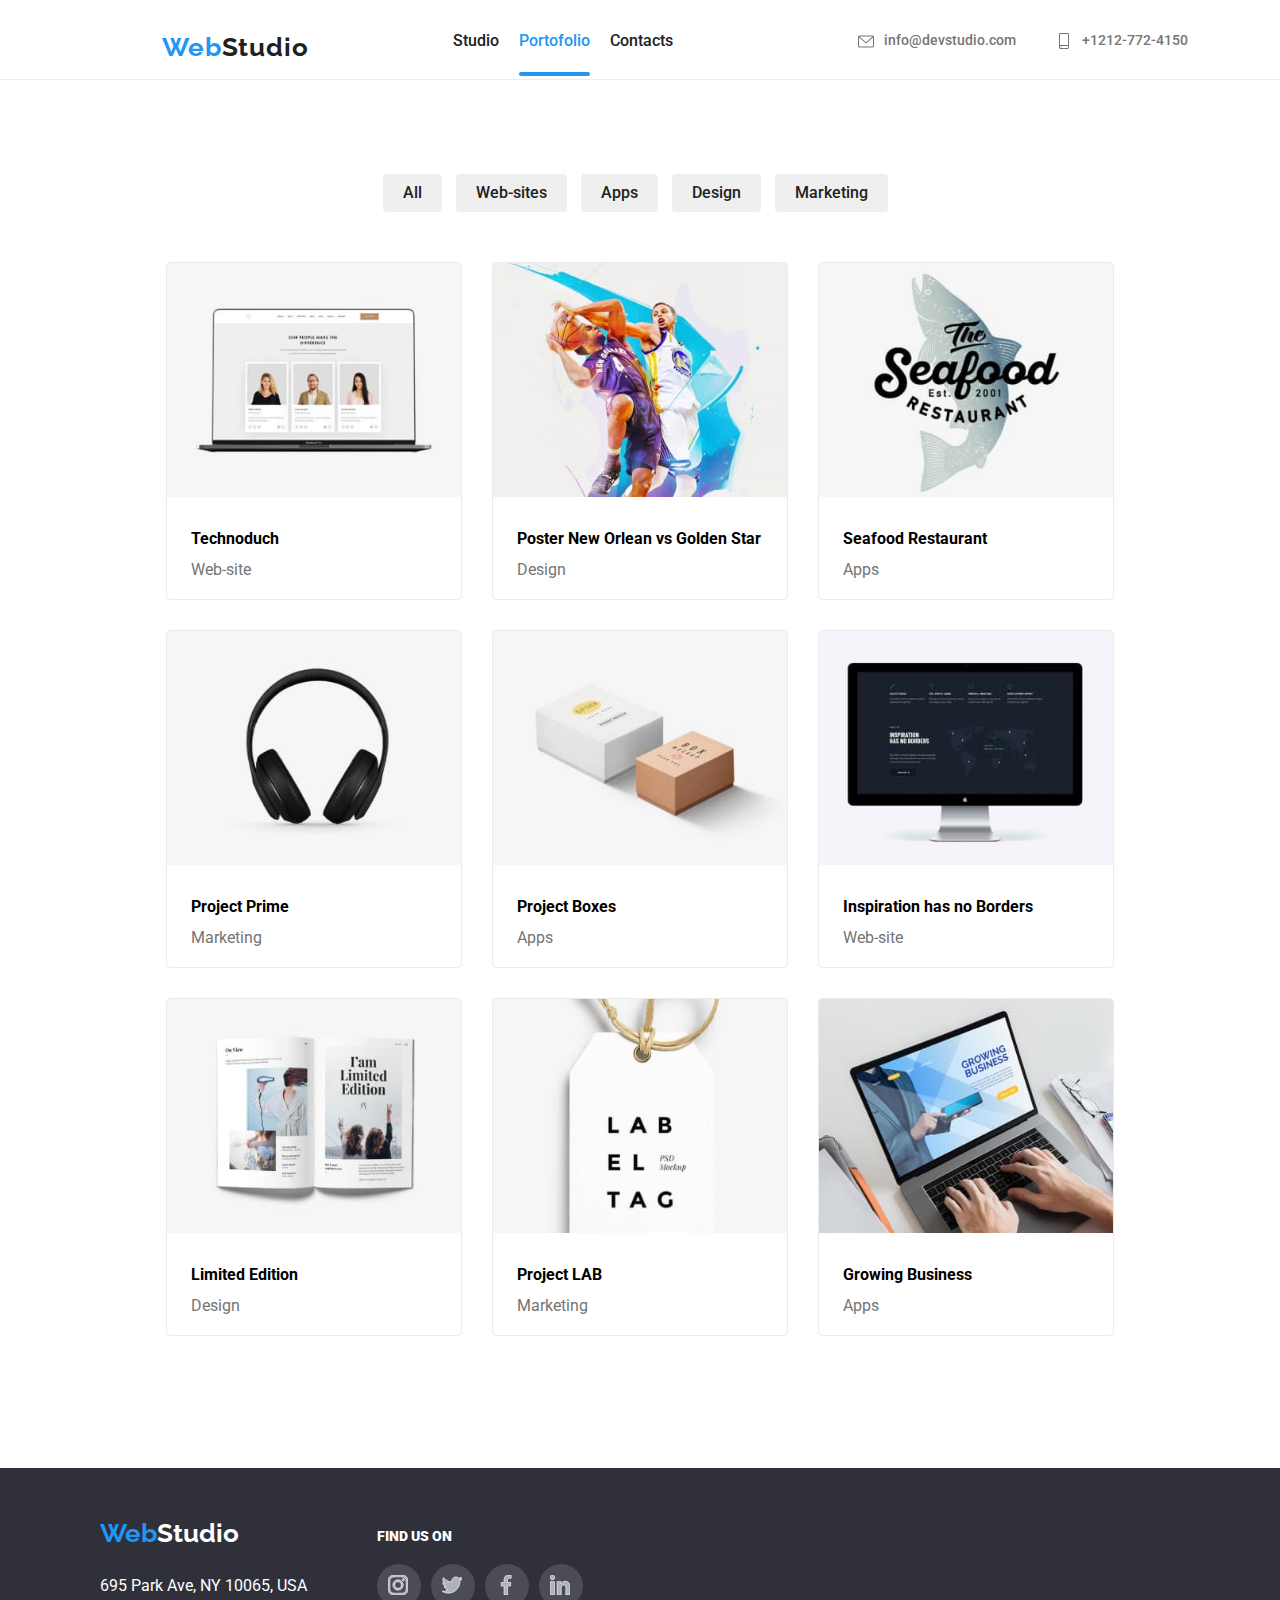
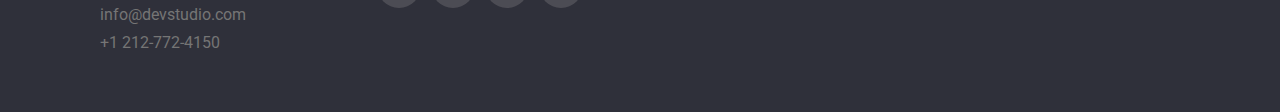
==== portofolio.html @ 947701c8 "Initial commit" ====
<!DOCTYPE html>
<html lang="en">
<head>
    <meta charset="UTF-8">
    <meta name="viewport" content="width=device-width, initial-scale=1.0">
    <title>Portofoliu</title>
    <link rel="stylesheet" href="https://cdnjs.cloudflare.com/ajax/libs/modern-normalize/2.0.0/modern-normalize.css">
    <link rel="preconnect" href="https://fonts.googleapis.com">
    <link rel="preconnect" href="https://fonts.gstatic.com" crossorigin="">
    <link href="https://fonts.googleapis.com/css2?family=Raleway:ital,wght@0,100..900;1,100..900&amp;family=Roboto:ital,wght@0,100;0,300;0,400;0,500;0,700;0,900;1,100;1,300;1,400;1,500;1,700;1,900&amp;display=swap" rel="stylesheet">
    <link rel="stylesheet" href="./css/style.css">

</head>
<body class="body">
<!--Header section-->
<header class="header">
    <a href="#WebStudio" class="header__logo"><p><b><span class="header__logo__web">Web</span>Studio</b></p></a>
<nav>  
    <ul class="first_list_header">
        <li>
            <a href="index.html">Studio</a>
        </li>
        <li>
          <a href="portofolio.html"><span class="second__list active">Portofolio</span></a>
        </li>
        <li>
            <a href="#Contacts">Contacts</a>
        </li>
    </ul>
</nav>
<div class="header_info">
<a href="mailto:info@devstudio.com"><svg class="svg_header"><use href="./images/icons.svg/symbol-defs.svg#icon-envelope" width="16"></use></svg>info@devstudio.com</a>
<a href="tel:+1212-772-4150"><svg class="svg_header"><use href="./images/icons.svg/symbol-defs.svg#icon-smartphone" width="16"></use></svg>+1212-772-4150</a>
</div>
</header>
  

     <!--Portiunea principala a paginii web-->
    <main>
        <section class="section">
          <div class="container">
            <div class="selection">
            <button type="button">All</button>
            <button type="button">Web-sites</button>
            <button type="button">Apps</button>
            <button type="button">Design</button>
            <button type="button">Marketing</button>
            </div>

            <!--Container cu carduri despre proiectele 1-3 realizate-->
            <div class="cards">

            <!--Container 1-->
            <div class="container__portofolio">
                <div class="container__portofolio__img"><img src="./images/img8.jpg" alt="Images with Sara Grant, Luke Jacobs, Claire Olson " width="294">
                <div class="overlay"><p>Technoduck is a state-of-the-art coronavirus distribution platform. Companies use this platform for digital espionage and attacks on competitors' secure servers.</p></div>
                </div>
                <div>
                    <p class="cards__title"><b>Technoduch</b></p>
                    <p class="cards__subtitle">Web-site</p>
                </div>
            </div>

            <!--Container 2-->
            <div class="container__portofolio">
                <div class="container__portofolio__img"><img src="./images/img9.jpg" alt="Basketball poster New Orlean vs Golden Star" width="294">
                <div class="overlay"><p>Technoduck is a state-of-the-art coronavirus distribution platform. Companies use this platform for digital espionage and attacks on competitors' secure servers.</p></div>
                </div>
                <div>
                    <p class="cards__title"><b>Poster New Orlean vs Golden Star</b></p>
                    <p class="cards__subtitle">Design</p>
                </div>
            </div>

            <!--Container 3-->
            <div class="container__portofolio">
                <div class="container__portofolio__img"><img src="./images/img10.jpg" alt="Seafood restaurant logo" width="294">
                <div class="overlay"><p>Technoduck is a state-of-the-art coronavirus distribution platform. Companies use this platform for digital espionage and attacks on competitors' secure servers.</p></div>
                </div>
                <div>
                    <p class="cards__title"><b>Seafood Restaurant</b></p>
                    <p class="cards__subtitle">Apps</p>
                </div>
            </div>
        <!--Container cu carduri despre proiectele 4-6 realizate-->
        <div class="cards">

            <!--Container 4-->
            <div class="container__portofolio">
                <div class="container__portofolio__img"><img src="./images/img11.jpg" alt="Headphones image" width="294">
                <div class="overlay"><p>Technoduck is a state-of-the-art coronavirus distribution platform. Companies use this platform for digital espionage and attacks on competitors' secure servers.</p></div>
                </div>
                <div>
                    <p class="cards__title"><b>Project Prime</b></p>
                    <p class="cards__subtitle">Marketing</p>
                </div>
            </div>

            <!--Container 5-->
            <div class="container__portofolio">
                <div class="container__portofolio__img"><img src="./images/img12.jpg" alt="Project Boxes image" width="294">
                <div class="overlay"><p>Technoduck is a state-of-the-art coronavirus distribution platform. Companies use this platform for digital espionage and attacks on competitors' secure servers.</p></div>
                </div>
                <div>
                    <p class="cards__title"><b>Project Boxes</b></p>
                    <p class="cards__subtitle">Apps</p>
                </div>
            </div>

            <!--Container 6-->
            <div class="container__portofolio">
                <div class="container__portofolio__img"><img src="./images/img13.jpg" alt="Web-site with worldmap image" width="294">
                <div class="overlay"><p>Technoduck is a state-of-the-art coronavirus distribution platform. Companies use this platform for digital espionage and attacks on competitors' secure servers.</p></div>
                </div>
                <div>
                    <p class="cards__title"><b>Inspiration has no Borders</b></p>
                    <p class="cards__subtitle">Web-site</p>
                </div>
            </div>
        <!--Container cu carduri despre proiectele 7-9 realizate-->
        <div class="cards">

            <!--Container 7-->
            <div class="container__portofolio">
                <div class="container__portofolio__img"><img src="./images/img14.jpg" alt="Magazine I'am Limited Edition image" width="294">
                <div class="overlay"><p>Technoduck is a state-of-the-art coronavirus distribution platform. Companies use this platform for digital espionage and attacks on competitors' secure servers.</p></div>
                </div>
                <div>
                    <p class="cards__title"><b>Limited Edition</b></p>
                    <p class="cards__subtitle">Design</p>
                </div>
            </div>

            <!--Container 8-->
            <div class="container__portofolio">
                <div class="container__portofolio__img"><img src="./images/img15.jpg" alt="Lab el tag image" width="294">
                <div class="overlay"><p>Technoduck is a state-of-the-art coronavirus distribution platform. Companies use this platform for digital espionage and attacks on competitors' secure servers.</p></div>
                </div>
                <div>
                    <p class="cards__title"><b>Project LAB</b></p>
                    <p class="cards__subtitle">Marketing</p>
                </div>
            </div>

            <!--Container 9-->
            <div class="container__portofolio">
                <div class="container__portofolio__img"><img src="./images/img16.jpg" alt="Laptop with Growing Business window open image" width="294">
                <div class="overlay"><p>Technoduck is a state-of-the-art coronavirus distribution platform. Companies use this platform for digital espionage and attacks on competitors' secure servers.</p></div>
                </div>
                <div>
                    <p class="cards__title"><b>Growing Business</b></p>
                    <p class="cards__subtitle">Apps</p>
                </div>
            </div>
        </div>
    </div>
    </div></div></section>
    </main>


            <!--Footer section-->
            <footer class="footer">
                <div>
                <div class="footer__container"><a id="footer__logo" href="#"><p><b><span class="footer__logo__web">Web</span>Studio</b></p></a></div>
                <div id="Contacts">
                    <address class="footer__address">
                        <a class="footer__address__map" href="https://www.mapquest.com/us/ny/new-york/10065-5024/695-park-ave-40.76874,-73.96518">695 Park Ave, NY 10065, USA</a><br>
                        <a href="mailto:info@devstudio.com">info@devstudio.com</a><br>
                        <a href="tel:+12127724150">+1 212-772-4150</a>
                    </address>
                </div>
            </div>
            <div class="footer__social">
                <h3 class="footer__social__title"><b>FIND US ON</b></h3>
                <ul class="footer__social__list">
                    <li class="footer__social__item"><a href=""><svg class="footer__social__icon"><use href="./images/icons.svg/symbol-defs.svg#icon-instagram1" width="20" height="20"></use></svg></a></li>
                    <li class="footer__social__item"><a href=""><svg class="footer__social__icon"><use href="./images/icons.svg/symbol-defs.svg#icon-twitter" width="20" height="20"></use></svg></a></li>
                    <li class="footer__social__item"><a href=""><svg class="footer__social__icon"><use href="./images/icons.svg/symbol-defs.svg#icon-facebook" width="20" height="20"></use></svg></a></li>
                    <li class="footer__social__item"><a href=""><svg class="footer__social__icon"><use href="./images/icons.svg/symbol-defs.svg#icon-linkedin" width="20" height="20"></use></svg></a></li>
                </ul>
            </div>
            </footer>

</body>
</html>
---- css/style.css ----
:root {
    --darkgray: #2F303A;
    --blue: #2196F3;
    --black: #212121;
    --semi-white: #EEEEEE;
    --modal-border: rgba(33, 33, 33, 0.2);
    --modal-color: rgba(117, 117, 117, 1);
    --gray: #757575;
    --modal-form-btn: rgba(0, 0, 0, 0.15);
    --icons-color: #AFB1B8;
    --shadow: #00000024;
    --light-shadow: #ada9a93d;
    --lightgray: #F5F4FA;
    --white: #ffffff;
    --border-color: #ECECEC;
    --primary-font: 'Roboto', sans-serif;
    --secondary-font: 'Raleway', sans-serif;
}
* {
    margin: 0;
    padding: 0;
}

html {
    box-sizing: border-box;
  }

img {
    display: block;
    max-width: 100%;
    height: auto;
}

/*Body section styling- first page */
.body {
    font-family: var(--primary-font);
    background-color: var(--white);
}

/* Header section style */
.header {
    display: flex;
    border-bottom: 1px solid var(--border-color);
    flex-wrap: nowrap;
    border-top: none;
    border-left: none;
    border-right: none;
    justify-content: space-around;
    padding-top: 32px;
    padding-bottom: 32px;
    height: 80px;
}

.first_list_header .active::after {
    content: "";
    height: 4px;
    width: 100%;
    border-radius: 20px;
    position: absolute;
    background-color: var(--blue);
    top: 40px;
    left: 0;
    transition-duration: 250ms;
    transition-timing-function: cubic-bezier(0.4, 0, 0.2, 1);
    transition-property: width;
}

.header__logo {
    font-size: 26px;
    font-family: var(--secondary-font);
    line-height: 31px;
    letter-spacing: 0.03em;
    padding-left: 40px;
    transition-property: color;
    transition-duration: 250ms;
    transition-timing-function: cubic-bezier(0.4, 0, 0.2, 1);
}

.first_list_header {
    display: inline-block;
    list-style: none;
    gap: 20px;
    margin-left: -40px;
    font-weight: 500;
    
}

.first_list_header li{
    position: relative;
}

.header_info {
    list-style: none;
    font-size: 14px;
    display: flex;
    gap: 40px;
    font-weight: 500;
}

.header_info a{
    color: var(--gray);
}

.svg_header {
    vertical-align: middle;
    width: 16px;
    height: 16px;
    margin-right: 10px;
}

.studio {
    color: var(--blue);
 }

.header__logo__web {
    color: var(--blue);
    padding-left: 30px;
}

.first_list_header {
display: flex;
}

.header_info a:hover {
    fill: var(--blue);
    stroke: var(--blue);
}

.header_info a:focus {
    fill: var(--blue);
    stroke: var(--blue);
}

.first_list_header li::after,
.first_list_header li:after {
    content: '';
    height: 4px;
    width: 0;
    border-radius: 20px;
    position: absolute;
    top: 40px;
    left: 0;
    background-color: var(--blue);
    transition-duration: 0.5s;
    transition-property: width;
}

.first_list_header li:hover::after,
.first_list_header li:hover:after {
    width: 100%;
}


button {
    transition-property: color, background-color, transform;
    transition-duration: 350ms, 350ms, 350ms;
}

button:hover{
    color: var(--white);
    background-color: var(--blue);
    transform: scale(1.2);
}


a {
    color: var(--black);
    text-decoration: none;
    transition-property: color;
    transition-duration: 250ms;
    transition-timing-function: cubic-bezier(0.4, 0, 0.2, 1);
}

a:hover{
    color: var(--blue);
}

a:focus{
    color: var(--blue);
}

/* Portiunea principala a paginii */
.title {
    font-size: 44px;
    text-align: center;
    background-image: linear-gradient(#00000020, #2f303a40),
    url(../images/Img17.jpg);
    background-repeat: no-repeat;
    background-size: cover;
    max-width: 100%;
    line-height: 1.5;
    letter-spacing: 2px;
    color: var(--white);
    text-shadow: 2px 2px 2px var(--black);
    padding-top: 182px;
    padding-bottom: 280px;
    margin-top: -94px;
}

.button {
    font-size: 16px;
    background-color: var(--blue);
    color: var(--white);
    line-height: 2;
    border-radius: 10px;
    border-color: var(--blue);
    padding: 20px 10px;
    letter-spacing: 2px;
    margin-top: 30px;
    cursor: pointer;
  }

  /* Hero-section */
.hero__section {
    display: flex;
    justify-content: center;
}

.hero__section__svg {
    width: 70px;
    height: 70px;
}

.hero__section__background {
    text-align: center;
    background-color: var(--lightgray);
    width: 230px;
    height: 120px;
    margin-bottom: 30px;
    padding-top: 25px;
}
  
.hero__section__title {
    font-size: 14px;
    font-weight: 700;
    font-family: Roboto;
    line-height: 16.41px;
    letter-spacing: 0.03em;
 } 

 .hero__section__container {
    width: 270px;
 }

 .hero__section__text {
    font-size: 14px;
    font-weight: 400;
    line-height: 24px;
    padding-top: 10px;
    color: var(--gray); 
}


/* What we do section */
.what__we__do__images {
    display: flex;
    gap: 30px;
    justify-content: center;
    margin-top: 50px;
    margin-bottom: -94px;
}
.what__we__do__title {
    font-size: 36px;
    text-align: center;
    text-shadow: 2px 2px 2px var(--shadow);
    margin-top: -94px;
}

.what__we__do__card{
    position: relative;
}
.what__we__do__card::after{
    content: '';
    display: block;
    position: absolute;
    bottom: 0;
    left: 0;
    width: 100%;
    height: 70px;
    background-color: var(--darkgray);
    opacity: 0.8;
}

.what__we__do__subtitle {
    position: absolute;
    bottom: 27px;
    color: var(--white);
    text-transform: uppercase;
    z-index: 3;
    font-size: 14px;
    left: 110px;
}

/* Our team section */

.our__team {
    background-color: var(--lightgray);
    margin-left: -32px;
    margin-right: -32px;
    padding-bottom: 86px;
    padding-top: 92px;
    margin-bottom: -94px;
}

.our__team__members {
    display: flex;
    flex: 1;
    gap: 30px;
    justify-content: center;
    height: 428px;
}

.team__social__list {
    list-style: none;
    display: flex;
    gap: 10px;
    justify-content: center;
    padding-bottom: 30px;
}


.team__social__item:hover .team__social__icon {
    fill: var(--white);
}

.team__social__item:hover{
    background-color: var(--blue);
}


.team__social__item:focus {
    background-color: var(--blue);
}

.team__social__item:focus .team__social__icon {
    fill: var(--white);
}

.team__social__icon {
    fill: var(--icons-color);
    padding: 11px 11px;
    height: 44px;
}

.team__social__item {
    width:44px;
    height: 44px;
    background-color: var(--white);
    border-radius: 100px;
    transition-property: background-color;
    transition-duration: 250ms;
    transition-timing-function: cubic-bezier(0.4, 0, 0.2, 1);
}

.our__team__title {
    font-size: 36px;
    text-align: center;
    text-shadow: 2px 2px 2px var(--shadow);
    padding-bottom: 50px;
}

.containers {
    border-radius: 5px;
    background-color: var(--white);
    box-shadow: 1px 2px 1px var(--shadow);
    width: 240px;
}

.container__title {
    font-size: 16px;
    text-align: center;
    font-weight: 500;
    line-height: 18.75px;
    color: var(--black);
    margin-top: 30px;
    margin-bottom: 10px;
    }
    
.container__subtitle {
    font-size: 16px;
    font-weight: 400;
    text-align: center;
    line-height: 18.75px;
    color: var(--gray);
    margin-bottom: 30px;
    }

    /* Our regular customers section */
.regular__customers {
    font-size: 36px;
    text-align: center;
    padding-top: 94px;
}

.regular__customers__item {
   border: 1px solid var(--gray);
   border-radius: 4px;
   padding: 23px 60px;
   width: 170px;
   height: 92px;
}

.regular__customers__list  {
    display: flex;
    gap: 25px;
    list-style: none;
    justify-content: center;
    margin-top: 50px;
    margin-bottom: 94px;
}

.regular__customers__section li:hover,
.regular__customers__section li:focus   {
    border: 3px solid var(--blue);
}

.icon__regular__customers:hover {
    fill: var(--blue);
    stroke: var(--blue);
    
}

.regular__customers__item .icon__regular__customers {
    transition-property: border, fill;
    transition-duration: 250ms, 250ms;
    transition-timing-function: cubic-bezier(0.4, 0, 0.2, 1);
}


.icon__regular__customers {
    height: 130px;
    width: 120px;
    margin-top: -40px;
    margin-left: -35px;
    transition-property: fill;
    transition-duration: 250ms;
    transition-timing-function: cubic-bezier(0.4, 0, 0.2, 1);
    margin-right: 100px;
}



.regular__customers__section {
    transition-property: border;
    transition-duration: 250ms;
    transition-timing-function: cubic-bezier(0.4, 0, 0.2, 1);
}

    /* Footer section */
.footer {
    display: flex;
    background-color: var(--darkgray);
    margin-top: -94px;
    padding-top: 50px;
    padding-bottom: 50px;
    padding-left: 100px;
    gap: 70px;
}
.footer__container {
    padding-bottom: 28px;
}
#footer__logo {
    font-family:var(--secondary-font);
    font-size: 26px;
    color: var(--white);
    transition-property: color;
    transition-duration: 250ms;
    transition-timing-function: cubic-bezier(0.4, 0, 0.2, 1);
}

#footer__logo:hover {
    color: var(--blue);
}
    
.footer__logo__web {
    font-family: inherit;
    color: var(--blue);
    line-height: normal;
}

.footer__address a {
    display: inline-block;
    padding-bottom: 10px;
    color: var(--gray);
    font-style: normal;
    transition-property: color;
    transition-duration: 250ms;
    transition-timing-function: cubic-bezier(0.4, 0, 0.2, 1);
}

.footer__address a:hover {
    color: var(--blue);
}

.footer__address a:focus {
    color: var(--blue);
}

.footer__social__title {
    color: var(--white);
    font-size: 14px;
    padding-bottom: 20px;
    padding-top: 10px;
}

.footer__social__list {
    list-style: none;
    display: flex;
    gap: 10px;
}

.footer__social__list>.footer__social__item {
    background-color: var(--light-shadow);
    border-radius: 100px;
    transition-property: background-color;
    transition-duration: 250ms;
    transition-timing-function: cubic-bezier(0.4, 0, 0.2, 1);
}

.footer__social__icon {
    padding: 11px 11px;
    fill: var(--white);
    stroke: var(--white);
    height: 44px;
}

.footer__social__list>.footer__social__item:hover {
    background-color: var(--blue);
}

.footer__social__item {
    width:44px;
    height: 44px;
}

.footer-form__title {
    text-transform: uppercase;
    font-size: 14px;
    letter-spacing: 0.03em;
    color: var(--white);
    margin-bottom: 20px;
    margin-top: 10px;
}

.footer-form {
    display: flex;
    gap: 12px;
}

.footer-form__input {
    width: 358px;
    height: 50px;
    cursor: pointer;
    outline: none;
    background-color: var(--darkgray);
    border: 1px solid var(--gray);
    border-radius: 4px;
    padding-left: 16px;
    color: var(--white);
}

.footer-form__svg {
    width: 24px;
    height: 24px;
    margin-left: 25px;
    vertical-align: middle;
    fill: var(--white);
    transition-property: fill;
    transition-duration: 250ms;
    transition-timing-function: cubic-bezier(0.4, 0, 0.2, 1);
}

.footer-form__btn:hover svg,
.footer-form__btn:focus svg {
    fill: var(--blue);
}

.footer-form__input:hover {
    border: 1px solid var(--blue);
}

.footer-form__btn {
    font-family: inherit;
    width: 200px;
    height: 50px;
    text-align: center;
    background-color: var(--blue);
    font-size: 16px;
    letter-spacing: 0.06em;
    color: var(--white);
    line-height: 30px;
    cursor: pointer;
    border: 1px solid var(--gray);
    border-radius: 4px;
    transition-property: color, background-color, transform;
    transition-duration: 250ms, 250ms, 250ms;
    transition-timing-function: cubic-bezier(0.4, 0, 0.2, 1);
}

.footer-form__btn:focus,
.footer-form__btn:hover {
    background-color: var(--white);
    color: var(--blue);
    transform: scale(1.1);
}

/* Second page styling */
.second__list {
    color: var(--blue);
}

.line {
    border-bottom: 4px solid red;
    position: absolute;
    top: 20px;

}

/* Portiunea principala a paginii */
.selection {
    text-align: center;
    border: var(--blue);
}


.selection>button {
    font-weight: 500;
    font-size: 16px;
    color: var(--black);
    border: none;
    padding: 10px 20px;
    margin-right: 10px;
    margin-bottom: 50px;
    border-radius: 4px;
    font-family: inherit;
    cursor: pointer;
    transition-property: background-color, color, box-shadow;
    transition-duration: 250ms;
    transition-timing-function: cubic-bezier(0.4, 0, 0.2, 1);
}

.selection>button:hover {
    background-color: var(--blue);
    color: var(--white);
    box-shadow: 2px 2px 2px var(--gray);
  }

.selection>button:focus {
    background-color: var(--blue);
    color: var(--white);
    border: none;
    box-shadow: 2px 2px 2px var(--gray);
    cursor: pointer;
  }

  /*Container cu carduri despre proiectele realizate*/

.cards {
    display: flex;
    justify-content: center;
    gap: 30px;
    padding-bottom: 44px;
    flex-wrap: wrap;
}

.container__portofolio {
    display: flex;
    flex-direction: column;
    gap: 4px;
    border: 0.2px solid var(--light-shadow);
    border-radius: 5px;
    background-color: var(--white); 
    position: relative;
    overflow: hidden;
    transition-property: -webkit-box-shadow;
    transition-duration: 250ms;
    transition-timing-function: cubic-bezier(0.4, 0, 0.2, 1);
}

.overlay {
    position: absolute;
    opacity: 0;
    left: 0;
    top: 0;
    width: 100%;
    padding: 63px 24px 91px 24px;
    transition-property: transform;
    transform: translateY(100%);
    transition-duration: 250ms;
    background-color: var(--blue);
    color: var(--white);
    font-size: 16px;
}

.container__portofolio__img {
    position: relative;
    overflow: hidden;
}

.container__portofolio:hover .overlay{
    transform: translateY(0);
    opacity: 0.9;
    width: 100%;
}

.container__portofolio:hover{
    box-shadow: 5px 6px 10px -6px rgba(115,115,115,1);
}

.cards__title {
    font-size: 16px;
    padding-bottom: 4px;
    padding-top: 20px;
    padding-left: 24px;
    line-height: 36px;
}

.cards__subtitle {
    font-size: 16px;
    color: var(--gray);
    padding-bottom: 20px;
    padding-left: 24px;
}

.container {
    width: 1200px;
    max-width: 100%;
    margin: 0 auto;
  }

.section {
    padding-top: 94px;
    padding-bottom: 94px;
  }

  a[href*="https://www.mapquest.com/us/ny/new-york/10065-5024/695-park-ave-40.76874,-73.96518"] {
    color: var(--white);
  }

  /* Style pentru modal */
   .is-hidden {
    opacity: 0;
    visibility: hidden;
    pointer-events: none;
  }
    
  [data-modal] {
    height: 100%;
    width: 100%;
    position: fixed;
    top: 0;
    left: 0;
    background-color: rgba(0, 0, 0, 0.5);
  }

.is-hidden [data-modal-content] {
    transform: translate(-50%, -50%) scale(0,5);
}

  [data-modal-content] {
    width: 528px;
    height: 581px;
    background-color: var(--white);
    position: absolute;
    top: 50%;
    left: 50%;
    transform: translate(-50%, -50%); scale: (1);
    transition-duration: 1s;
    padding: 20px;
  }

  [data-modal-close] {
    position: absolute;
    right: 10px;
    top:10px;
  }
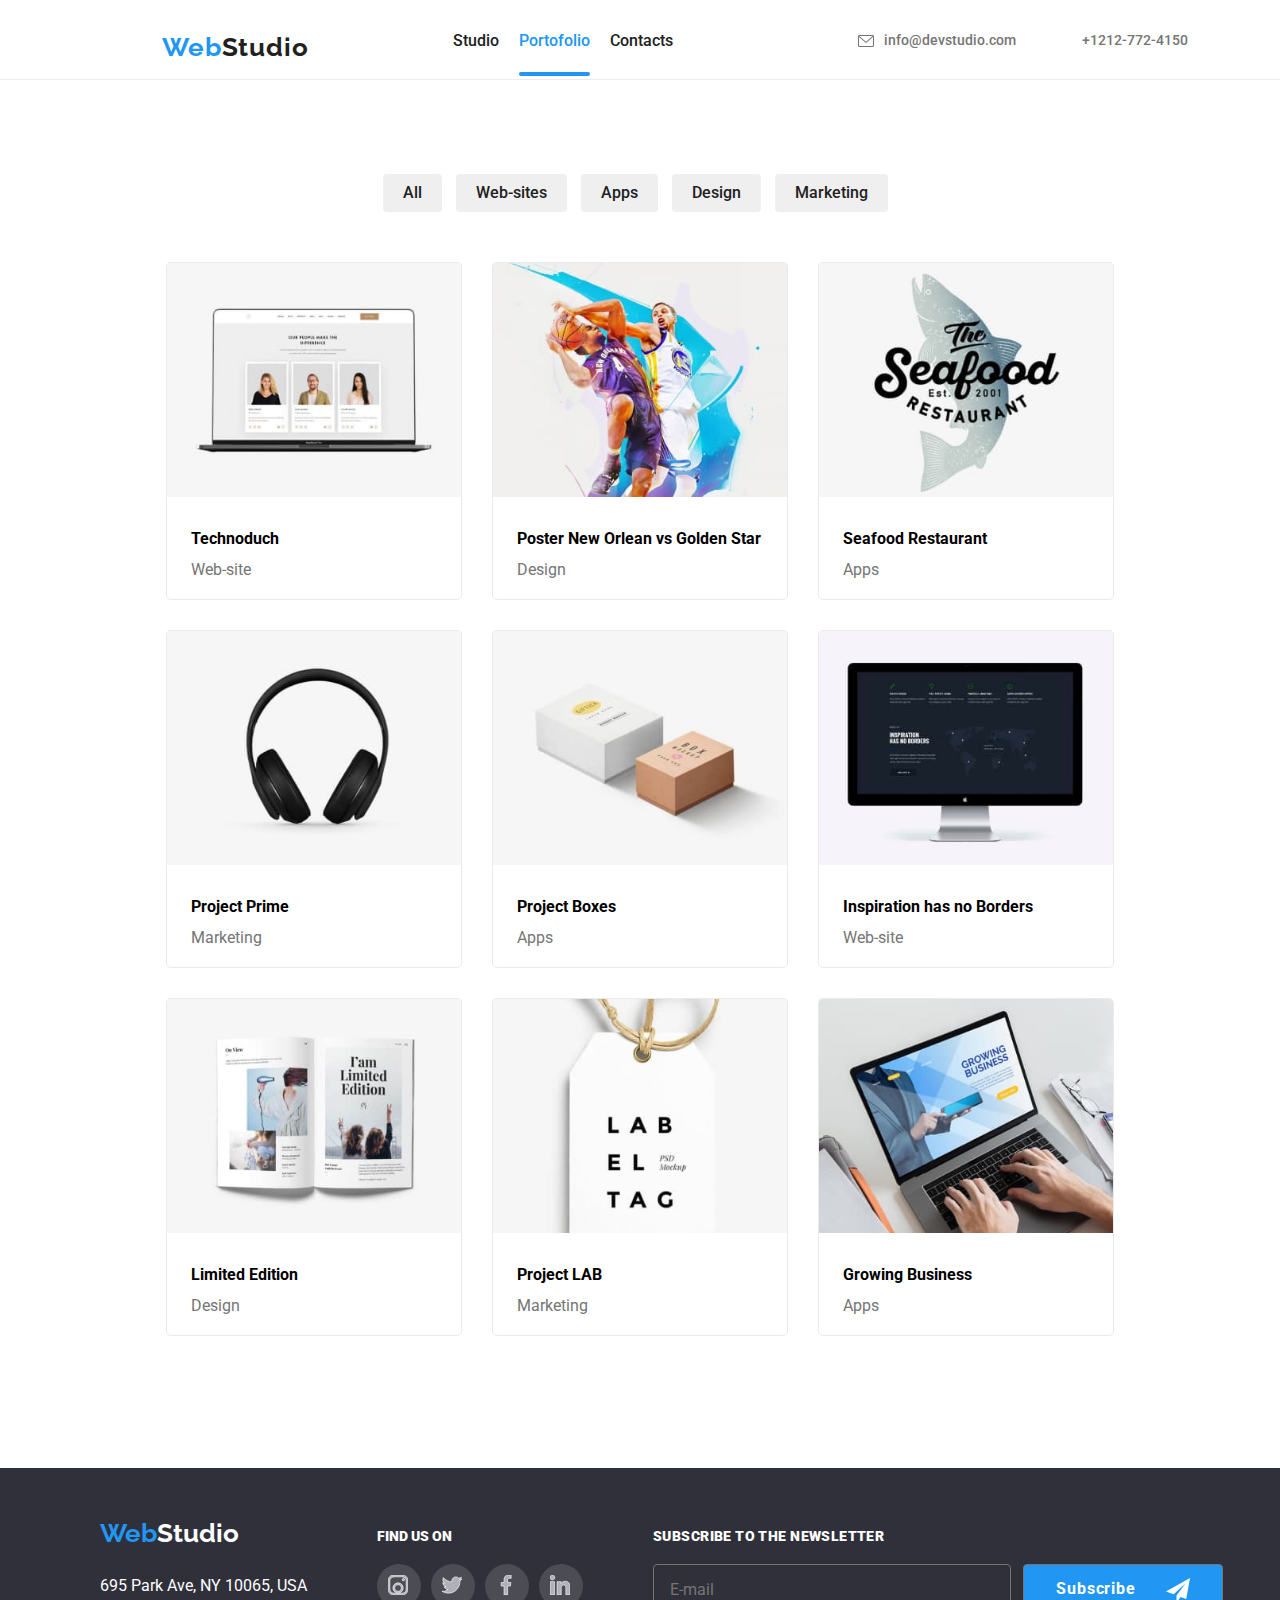
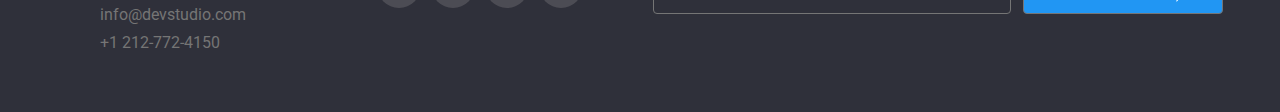
==== commit a8c74e8e: "aplicare elemnete de hover" ====
--- a/portofolio.html
+++ b/portofolio.html
@@ -177,9 +177,16 @@
                     <li class="footer__social__item"><a href=""><svg class="footer__social__icon"><use href="./images/icons.svg/symbol-defs.svg#icon-twitter" width="20" height="20"></use></svg></a></li>
                     <li class="footer__social__item"><a href=""><svg class="footer__social__icon"><use href="./images/icons.svg/symbol-defs.svg#icon-facebook" width="20" height="20"></use></svg></a></li>
                     <li class="footer__social__item"><a href=""><svg class="footer__social__icon"><use href="./images/icons.svg/symbol-defs.svg#icon-linkedin" width="20" height="20"></use></svg></a></li>
-                </ul>
+            </ul></div>
+            <div>
+                <h3 class="footer-form__title"><b>Subscribe to the newsletter</b></h3>
+                <form class="footer-form">
+                    <label class="footer-form__label"><input type="email" name="useremail" placeholder="E-mail" class="footer-form__input"></label>
+                    <button type="submit" class="footer-form__btn"><b>Subscribe</b>
+                        <svg class="footer-form__svg"><use href="./images/icons.svg/symbol-defs.svg#icon-icon-send" width="24" height="24"></use></svg>
+                    </button>
+                </form>
             </div>
             </footer>
-
 </body>
 </html>--- a/css/style.css
+++ b/css/style.css
@@ -131,7 +131,7 @@
     stroke: var(--blue);
 }
 
-.first_list_header li::after,
+.first_list_header li:after,
 .first_list_header li:after {
     content: '';
     height: 4px;
@@ -145,7 +145,7 @@
     transition-property: width;
 }
 
-.first_list_header li:hover::after,
+.first_list_header li:hover:after,
 .first_list_header li:hover:after {
     width: 100%;
 }
@@ -153,13 +153,13 @@
 
 button {
     transition-property: color, background-color, transform;
-    transition-duration: 350ms, 350ms, 350ms;
+    transition-duration: 250ms, 250ms, 250ms;
 }
 
 button:hover{
     color: var(--white);
     background-color: var(--blue);
-    transform: scale(1.2);
+    transform: scale(1.1);
 }
 
 
@@ -414,33 +414,32 @@
     border: 3px solid var(--blue);
 }
 
-.icon__regular__customers:hover {
+.regular__customers__item:hover .icon__regular__customers,
+.regular__customers__item:focus .icon__regular__customers {
     fill: var(--blue);
-    stroke: var(--blue);
     
 }
 
+.regular__customers__section li,
 .regular__customers__item .icon__regular__customers {
     transition-property: border, fill;
     transition-duration: 250ms, 250ms;
     transition-timing-function: cubic-bezier(0.4, 0, 0.2, 1);
 }
 
-
 .icon__regular__customers {
+    margin-right: -100px;
     height: 130px;
     width: 120px;
     margin-top: -40px;
     margin-left: -35px;
+    fill: var(--icons-color);
     transition-property: fill;
     transition-duration: 250ms;
     transition-timing-function: cubic-bezier(0.4, 0, 0.2, 1);
-    margin-right: 100px;
-}
-
-
-
-.regular__customers__section {
+}
+
+.regular__customers__section li{
     transition-property: border;
     transition-duration: 250ms;
     transition-timing-function: cubic-bezier(0.4, 0, 0.2, 1);
@@ -570,9 +569,14 @@
     transition-timing-function: cubic-bezier(0.4, 0, 0.2, 1);
 }
 
-.footer-form__btn:hover svg,
-.footer-form__btn:focus svg {
+.footer-form__btn:hover 
+.footer-form__btn:focus {
     fill: var(--blue);
+}
+
+.footer-form__svg:hover
+.footer-form__svg:focus {
+    fill: var(--blue); 
 }
 
 .footer-form__input:hover {
@@ -737,13 +741,13 @@
     color: var(--white);
   }
 
-  /* Style pentru modal */
+   /*Style pentru modal*/
    .is-hidden {
+    visibility: hidden;
     opacity: 0;
-    visibility: hidden;
     pointer-events: none;
   }
-    
+
   [data-modal] {
     height: 100%;
     width: 100%;
@@ -751,10 +755,11 @@
     top: 0;
     left: 0;
     background-color: rgba(0, 0, 0, 0.5);
-  }
+    z-index: 5;
+}
 
 .is-hidden [data-modal-content] {
-    transform: translate(-50%, -50%) scale(0,5);
+    transform: translate(-50%,-50%) scale(0.5);
 }
 
   [data-modal-content] {
@@ -764,13 +769,166 @@
     position: absolute;
     top: 50%;
     left: 50%;
-    transform: translate(-50%, -50%); scale: (1);
+    transform: translate(-50%,-50%) scale(1);
+    padding: 40px 40px;
     transition-duration: 1s;
-    padding: 20px;
+    box-shadow: var(--light-shadow);
+    border-radius: 4px;
   }
 
   [data-modal-close] {
     position: absolute;
-    right: 10px;
-    top:10px;
-  }+    font-size: 18px;
+    top: 14px;
+    right: 14px;
+    padding: 3px 8px;
+    border: 0.2px solid var(--lightgray);
+    border-radius: 100%;
+  }
+
+.modal-title {
+    font-weight: 700;
+    font-size: 20px;
+    text-align: center;
+    line-height: 22.44px;
+    letter-spacing: 0.03em;
+}
+
+.modal-form {
+    padding: 12px 0px;
+    display: flex;
+    flex-direction: column;
+    gap: 12px;
+}
+
+.modal-form__position {
+    display: flex;
+    flex-direction: column;
+    font-weight: 400;
+    font-size: 12px;
+    line-height: 14px;
+    letter-spacing: 0.01em;
+    color: var(--modal-color);
+    position: relative;
+}
+
+.modal-form__position svg {
+    position: absolute;
+    width: 18px;
+    height: 18px;
+    top: 26px;
+    left: 7px;
+}
+
+.modal-form__input[type="checkbox"] {
+    display: none;
+}
+
+.modal-form__input[type="checkbox"]:checked + .replace-checkbox {
+    background-color: var(--blue);
+    border-color: var(--blue);
+}
+
+.modal-checkbox__position svg {
+    position: absolute;
+    height: 12px;
+    width: 12px;
+    top: -2px;
+    left: -2px;
+    display: none;
+    fill: var(--white);
+}
+
+.modal-form__input[type="checkbox"]:checked + .modal-checkbox__position svg{
+    display: block;
+}
+
+.modal-checkbox__position {
+    position: relative;
+    width: 10px;
+    height: 10px;
+    border: 1.5px solid var(--black);
+    border-radius: 2px;
+}
+
+.modal-form__position input:focus + svg,
+.modal-form__position input:hover + svg {        
+    fill: var(--blue);
+}
+
+.modal-form__position input {
+    padding-left: 30px;
+    transition-property: fill;
+    transition-duration: 250ms;
+    transition-timing-function: cubic-bezier(0.4, 0, 0.2, 1);
+}
+
+.modal-form__input {
+    outline: none;
+    margin-top: 4px;
+    border-radius: 4px;
+    height: 35px;
+    cursor: pointer;   
+    border: 1px solid var(--modal-border);
+    padding-left: 12px;
+    transition-property: border-color;
+    transition-duration: 250ms;
+    transition-timing-function: cubic-bezier(0.4, 0, 0.2, 1);
+}
+
+.modal-form__comments {
+    outline: none;
+    margin-top: 4px;
+    border-radius: 4px;
+    height: 120px;
+    cursor: pointer;   
+    border: 1px solid var(--modal-border);
+    padding-left: 12px;
+    padding-top: 5px;
+    transition-property: border-color;
+    transition-duration: 250ms;
+    transition-timing-function: cubic-bezier(0.4, 0, 0.2, 1);
+}
+
+.modal-form__input:hover,
+.modal-form__comments:hover,
+.modal-form__input:focus,
+.modal-form__comments:focus {
+    border-color: var(--blue);
+}
+
+.modal-form__checked {
+    flex-direction: row;
+    align-items: center;
+    font-size: 14px;
+    font-weight: 400;
+    line-height: 24px;
+    letter-spacing: 0.03em;
+    text-align: left;
+    gap: 10px;
+    justify-content: center;
+}
+
+.conditions {
+    color: var(--blue);
+    text-decoration: underline;
+    margin-left: -5px;
+}
+
+.modal-form__btn {
+    width: 200px;
+    height: 50px;
+    background-color: var(--blue);
+    box-shadow: 0px 4px 4px 0px var(--modal-form-btn);
+    border: none;
+    outline: none;
+    cursor: pointer;
+    color: var(--white);
+    font-size: 16px;
+    font-weight: 700;
+    line-height: 30px;
+    letter-spacing: 0.06em;
+    text-align: center;
+    border-radius: 4px;
+    margin: 0 auto;
+}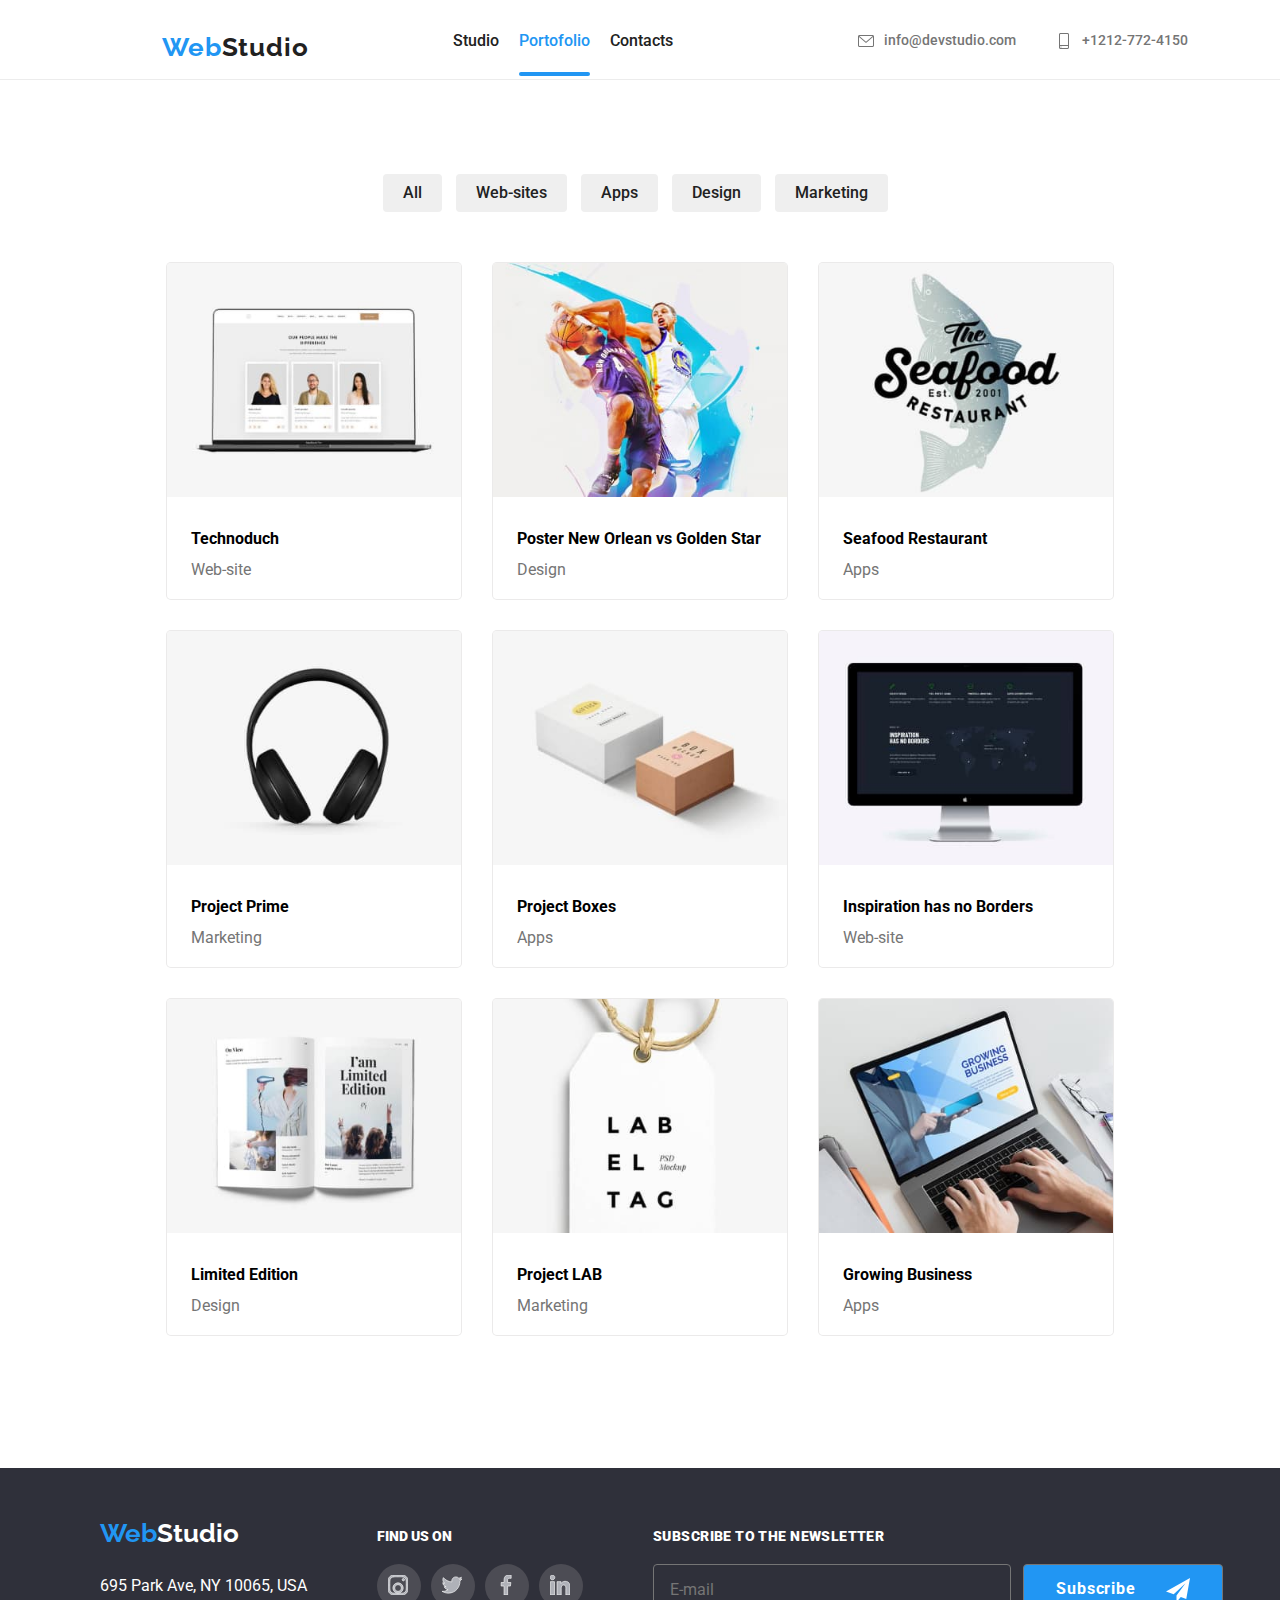
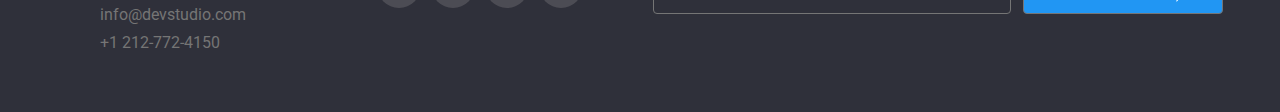
==== commit 87eecce8: "tema 4" ====
--- a/portofolio.html
+++ b/portofolio.html
@@ -30,7 +30,7 @@
 </nav>
 <div class="header_info">
 <a href="mailto:info@devstudio.com"><svg class="svg_header"><use href="./images/icons.svg/symbol-defs.svg#icon-envelope" width="16"></use></svg>info@devstudio.com</a>
-<a href="tel:+1212-772-4150"><svg class="svg_header"><use href="./images/icons.svg/symbol-defs.svg#icon-smartphone" width="16"></use></svg>+1212-772-4150</a>
+<a href="tel:+1212-772-4150"><svg class="svg_header"><use href="./images/icons.svg/symbol-defs.svg#icon-smartphone1" width="16"></use></svg>+1212-772-4150</a>
 </div>
 </header>
   
--- a/css/style.css
+++ b/css/style.css
@@ -412,13 +412,14 @@
 .regular__customers__section li:hover,
 .regular__customers__section li:focus   {
     border: 3px solid var(--blue);
-}
-
-.regular__customers__item:hover .icon__regular__customers,
+
+}
+
+.regular__customers__item:hover .icon__regular__customers, 
 .regular__customers__item:focus .icon__regular__customers {
-    fill: var(--blue);
+    fill:var(--blue); 
     
-}
+} 
 
 .regular__customers__section li,
 .regular__customers__item .icon__regular__customers {
@@ -565,18 +566,18 @@
     vertical-align: middle;
     fill: var(--white);
     transition-property: fill;
-    transition-duration: 250ms;
-    transition-timing-function: cubic-bezier(0.4, 0, 0.2, 1);
-}
-
-.footer-form__btn:hover 
+    transition-duration: 250ms, 250ms, 250ms;
+    transition-timing-function: cubic-bezier(0.4, 0, 0.2, 1);
+}
+
+.footer-form__btn:hover, 
 .footer-form__btn:focus {
     fill: var(--blue);
 }
 
-.footer-form__svg:hover
+.footer-form__svg:hover,
 .footer-form__svg:focus {
-    fill: var(--blue); 
+    fill: var(--blue);
 }
 
 .footer-form__input:hover {
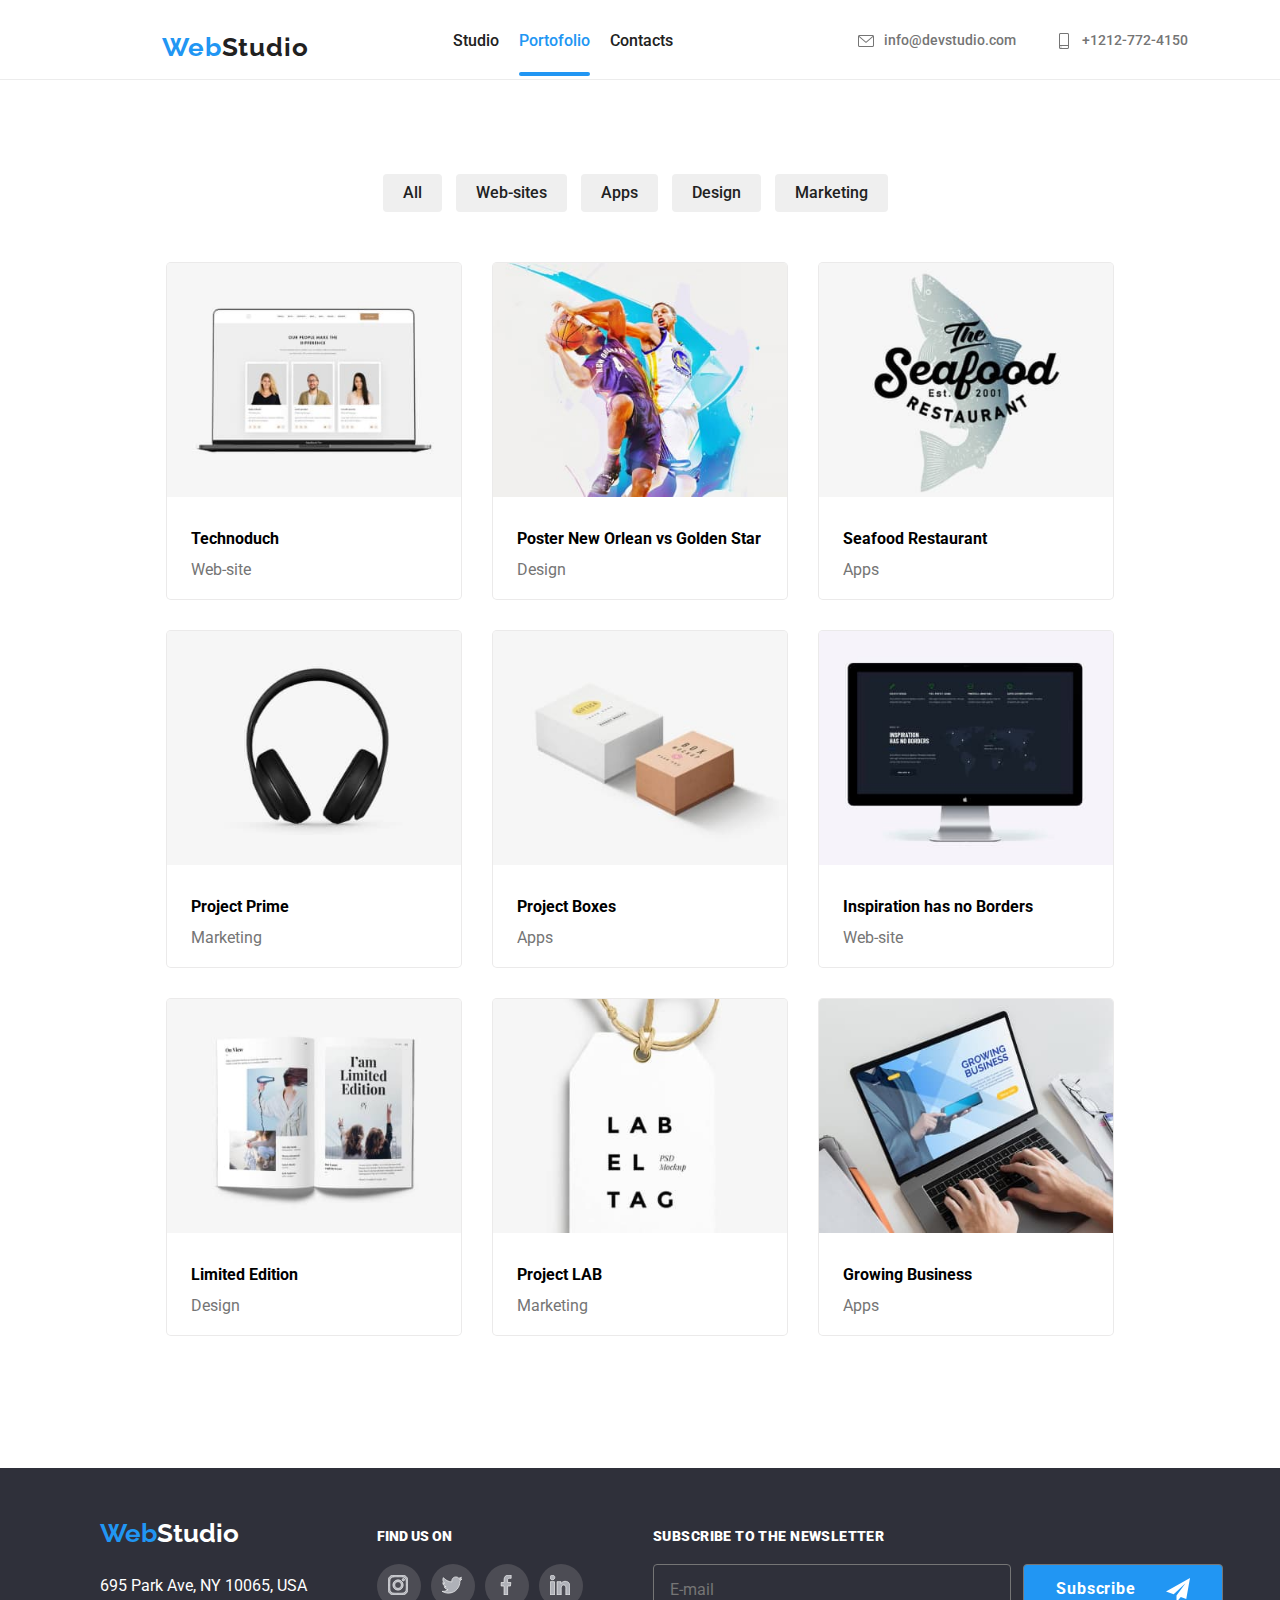
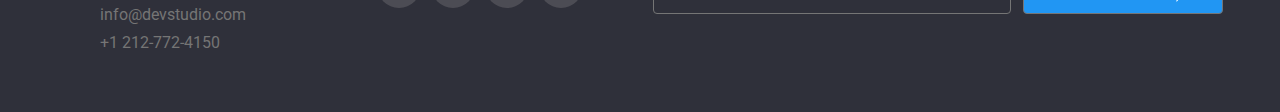
==== commit 3842cabe: "tema 6" ====
--- a/portofolio.html
+++ b/portofolio.html
@@ -173,7 +173,7 @@
             <div class="footer__social">
                 <h3 class="footer__social__title"><b>FIND US ON</b></h3>
                 <ul class="footer__social__list">
-                    <li class="footer__social__item"><a href=""><svg class="footer__social__icon"><use href="./images/icons.svg/symbol-defs.svg#icon-instagram1" width="20" height="20"></use></svg></a></li>
+                    <li class="footer__social__item"><a href=""><svg class="footer__social__icon"><use href="./images/icons.svg/symbol-defs.svg#icon-instagram2" width="20" height="20"></use></svg></a></li>
                     <li class="footer__social__item"><a href=""><svg class="footer__social__icon"><use href="./images/icons.svg/symbol-defs.svg#icon-twitter" width="20" height="20"></use></svg></a></li>
                     <li class="footer__social__item"><a href=""><svg class="footer__social__icon"><use href="./images/icons.svg/symbol-defs.svg#icon-facebook" width="20" height="20"></use></svg></a></li>
                     <li class="footer__social__item"><a href=""><svg class="footer__social__icon"><use href="./images/icons.svg/symbol-defs.svg#icon-linkedin" width="20" height="20"></use></svg></a></li>
--- a/css/style.css
+++ b/css/style.css
@@ -162,7 +162,6 @@
     transform: scale(1.1);
 }
 
-
 a {
     color: var(--black);
     text-decoration: none;
